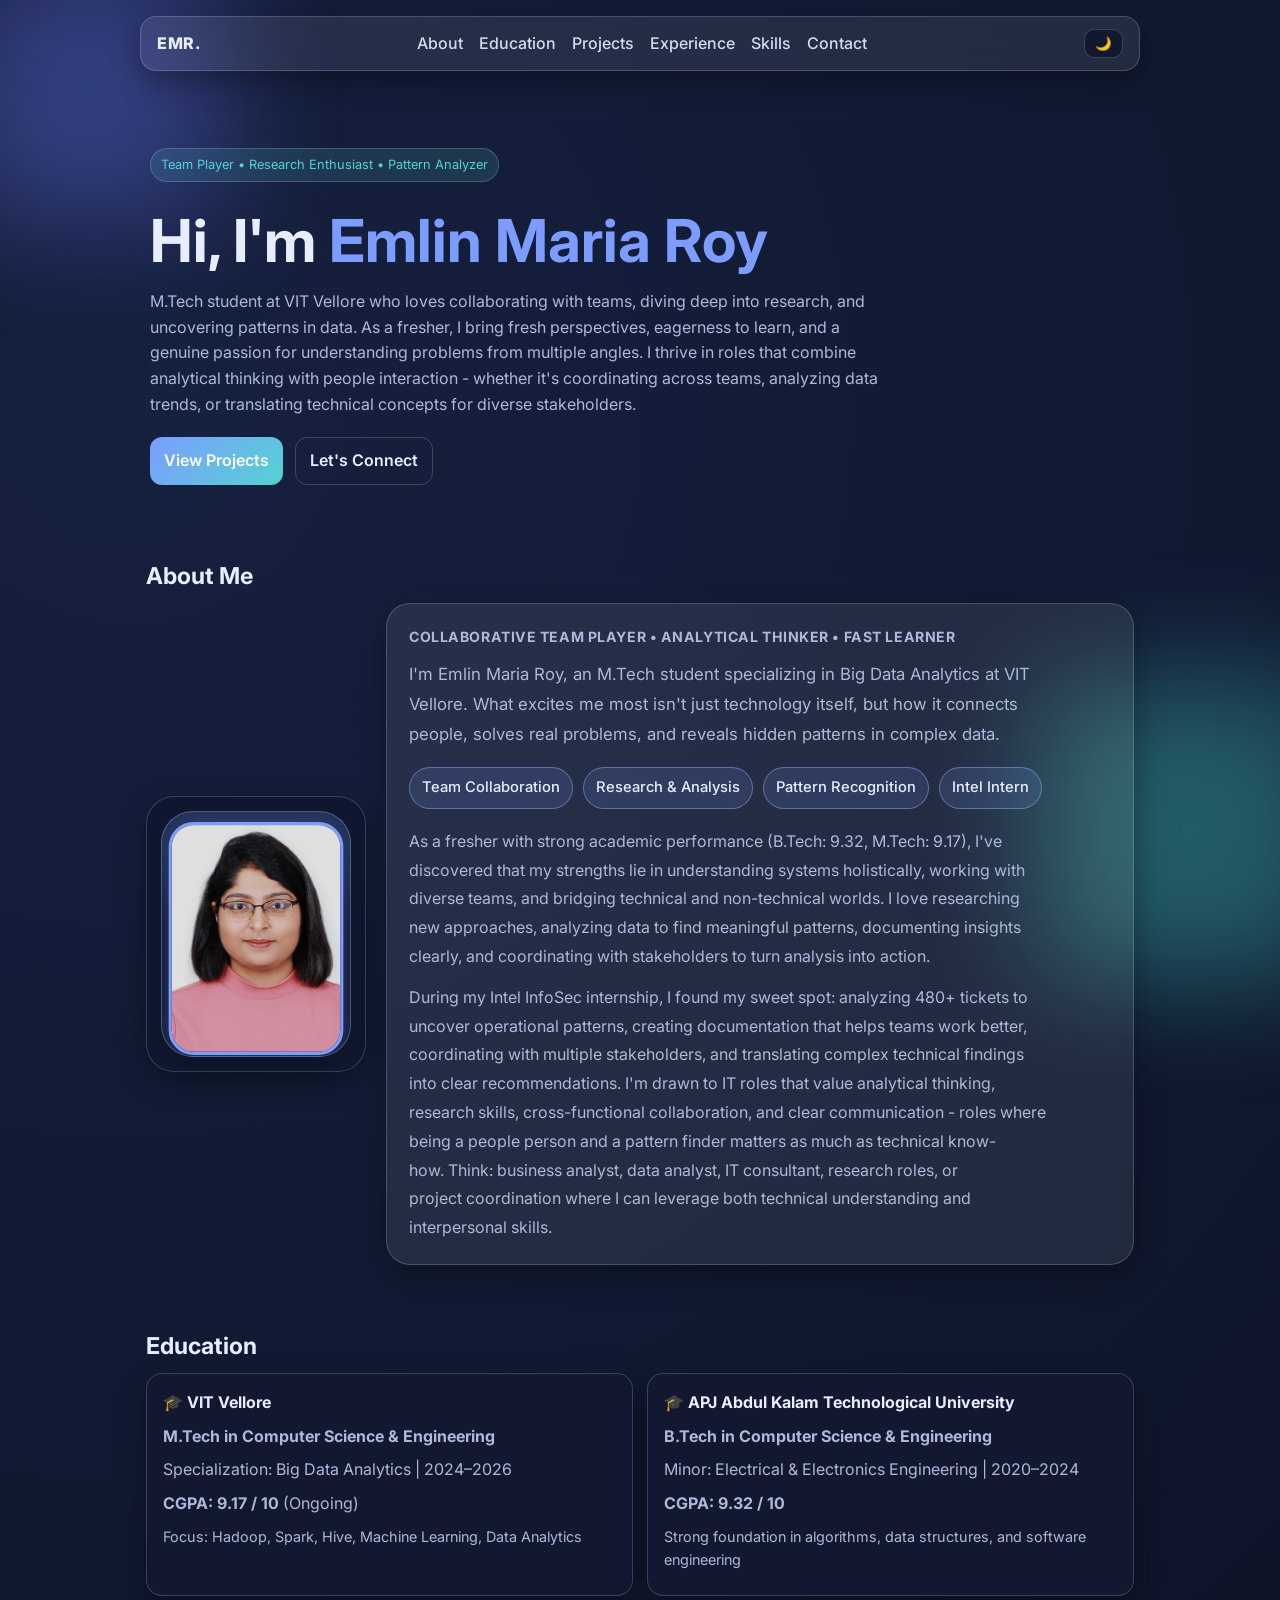
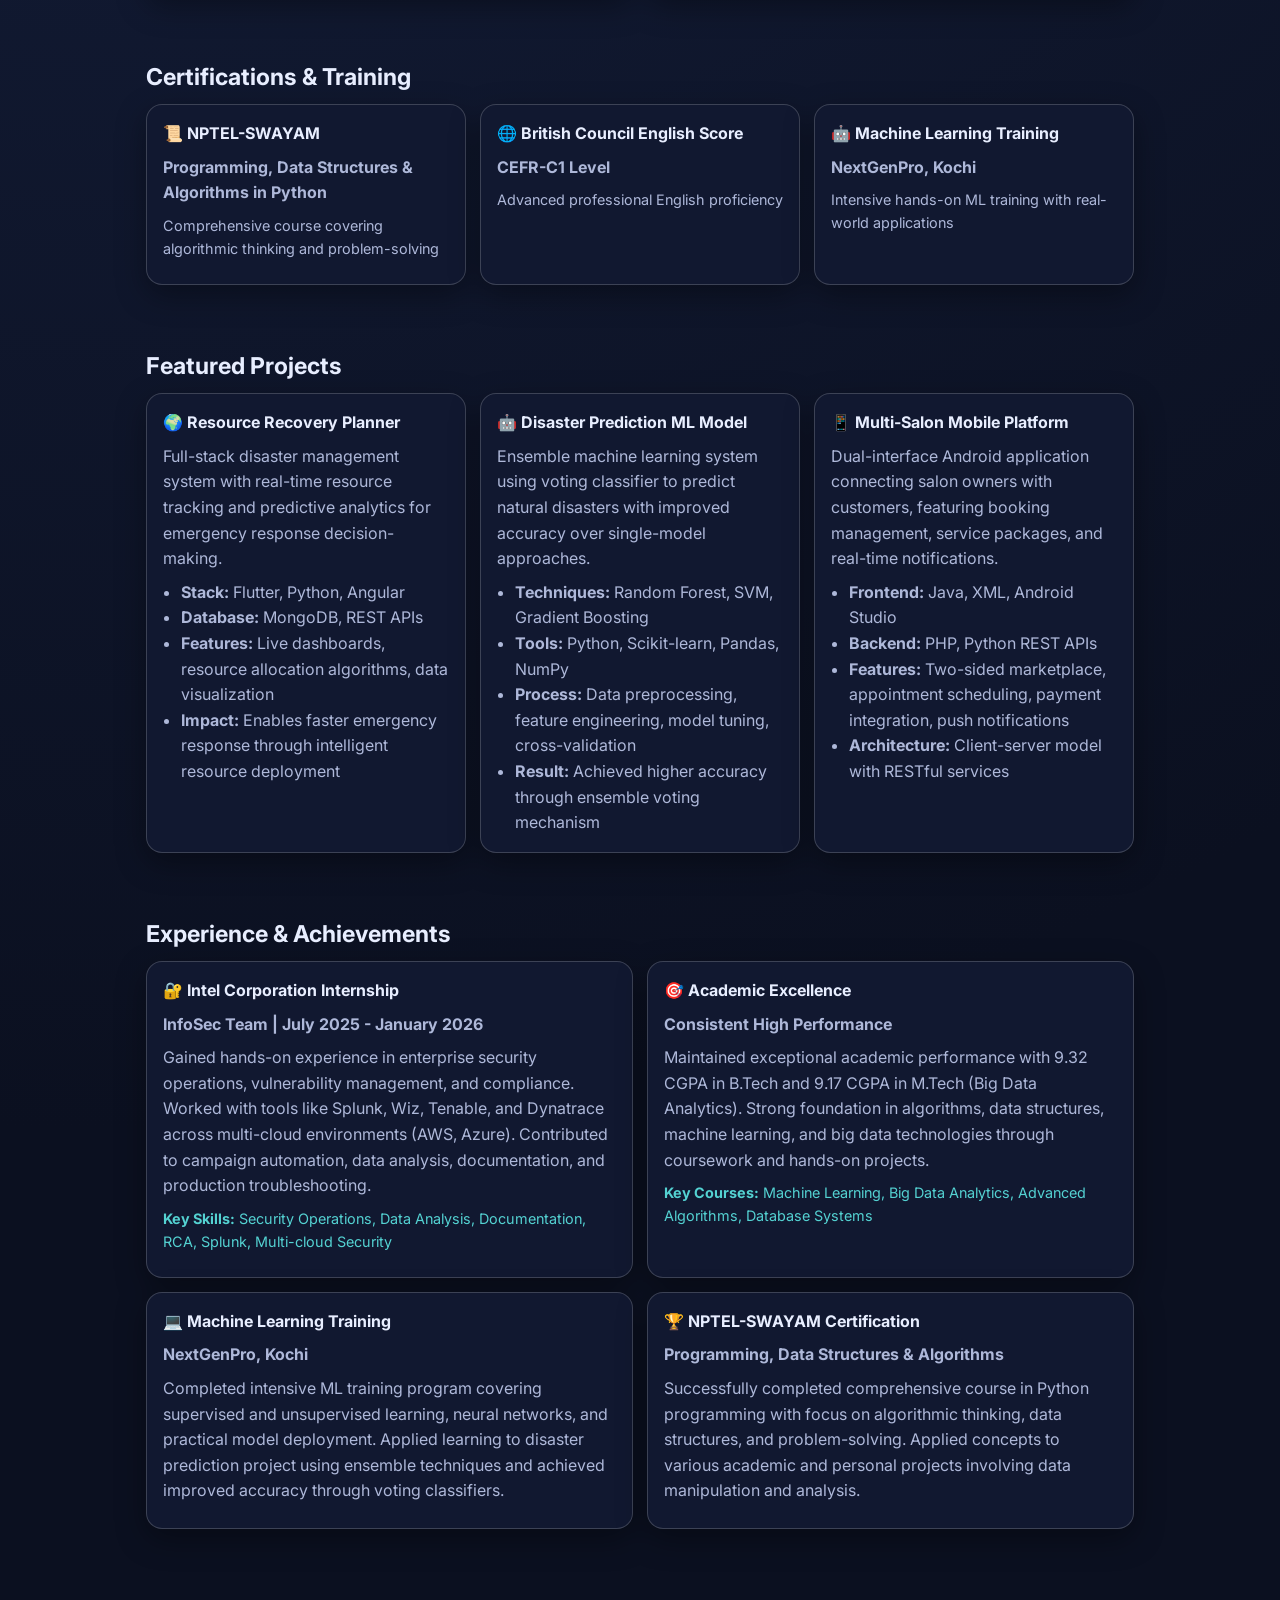
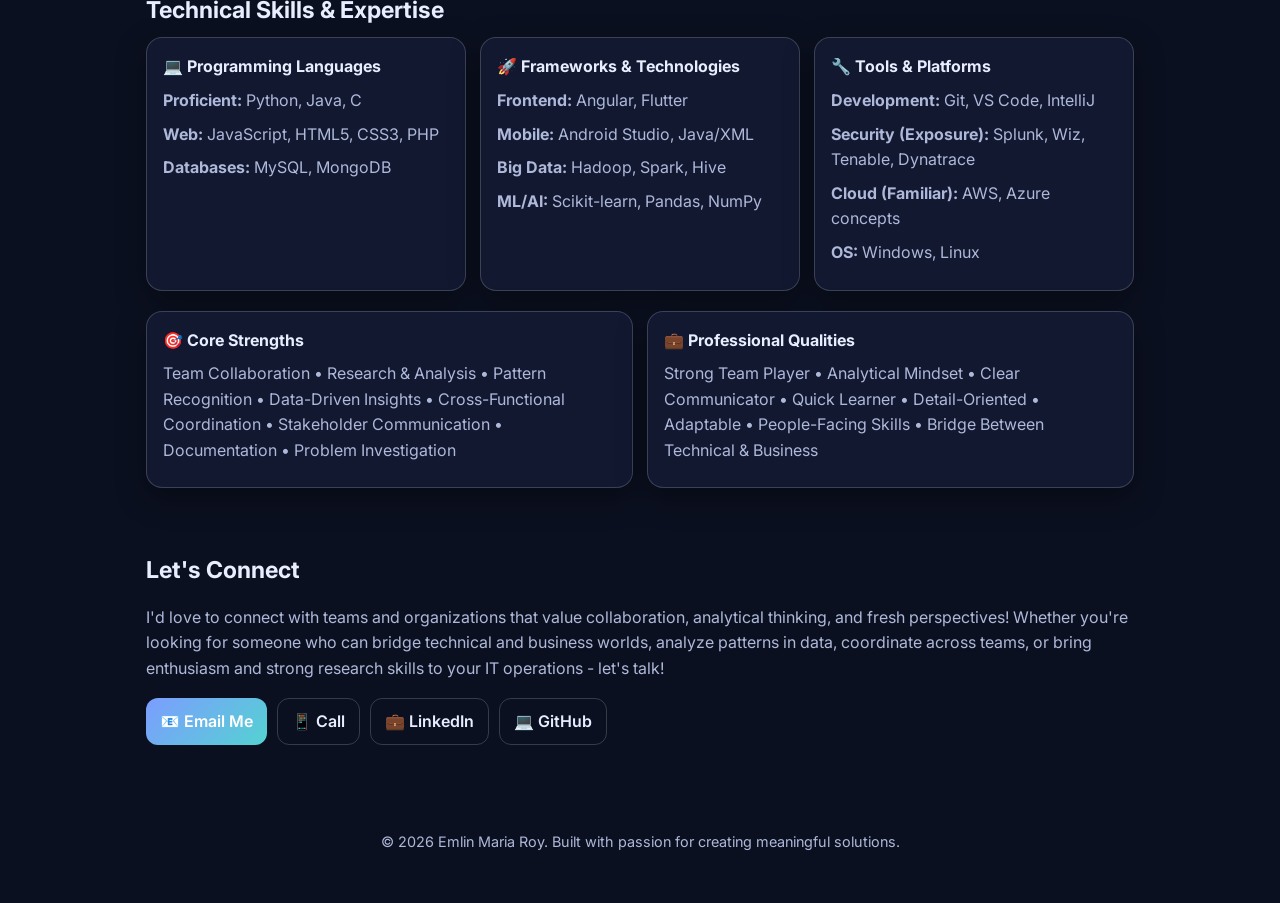
==== index_balanced.html @ 98d39afb "Update portfolio with people-facing focus - add team collaboration, research & analysis highlights; " ====
<!doctype html>
<html lang="en">
<head>
  <meta charset="UTF-8" />
  <meta name="viewport" content="width=device-width, initial-scale=1.0" />
  <title>Emlin Maria Roy | Software Engineer & Problem Solver</title>
  <meta name="description" content="Portfolio of Emlin Maria Roy — Software Engineer with expertise in full-stack development, data analytics, machine learning, and security operations." />
  <link rel="preconnect" href="https://fonts.googleapis.com">
  <link rel="preconnect" href="https://fonts.gstatic.com" crossorigin>
  <link href="https://fonts.googleapis.com/css2?family=Inter:wght@400;500;600;700;800&display=swap" rel="stylesheet">
  <link rel="stylesheet" href="styles.css" />
</head>
<body>
  <div class="bg-orb orb-1"></div>
  <div class="bg-orb orb-2"></div>

  <header class="nav glass">
    <div class="brand">EMR.</div>
    <nav>
      <a href="#about">About</a>
      <a href="#education">Education</a>
      <a href="#projects">Projects</a>
      <a href="#experience">Experience</a>
      <a href="#skills">Skills</a>
      <a href="#contact">Contact</a>
    </nav>
    <button id="themeToggle" aria-label="Toggle theme">🌙</button>
  </header>

  <main>
    <section class="hero reveal">
      <div class="hero-layout">
        <div class="hero-copy">
          <p class="tag">Team Player • Research Enthusiast • Pattern Analyzer</p>
          <h1>Hi, I'm <span class="accent">Emlin Maria Roy</span></h1>
          <p class="subtext">
            M.Tech student at VIT Vellore who loves collaborating with teams, diving deep into research, 
            and uncovering patterns in data. As a fresher, I bring fresh perspectives, eagerness to learn, 
            and a genuine passion for understanding problems from multiple angles. I thrive in roles that 
            combine analytical thinking with people interaction - whether it's coordinating across teams, 
            analyzing data trends, or translating technical concepts for diverse stakeholders.
          </p>
          <div class="hero-actions">
            <a class="btn primary" href="#projects">View Projects</a>
            <a class="btn ghost" href="#contact">Let's Connect</a>
          </div>
        </div>
        <div class="hero-visual hero-visual-main" aria-hidden="true">
          <figure class="profile-frame glass">
            <img src="profile.jpeg" alt="Emlin Maria Roy" class="profile-photo">
          </figure>
        </div>
      </div>
    </section>

    <section id="about" class="section reveal">
      <h3>About Me</h3>
      <div class="about-layout">
        <div class="about-photo-card glass">
          <figure class="profile-frame profile-frame-about">
            <img src="profile.jpeg" alt="Emlin Maria Roy" class="profile-photo about-photo">
          </figure>
        </div>
        <div class="about-copy glass about-panel">
          <p class="about-kicker">Collaborative Team Player • Analytical Thinker • Fast Learner</p>
          <p class="about-lead">
            I'm Emlin Maria Roy, an M.Tech student specializing in Big Data Analytics at VIT Vellore. 
            What excites me most isn't just technology itself, but how it connects people, solves real 
            problems, and reveals hidden patterns in complex data.
          </p>
          <div class="about-highlights" aria-label="About highlights">
            <span>Team Collaboration</span>
            <span>Research & Analysis</span>
            <span>Pattern Recognition</span>
            <span>Intel Intern</span>
          </div>
          <div class="about-text">
            <p>
              As a fresher with strong academic performance (B.Tech: 9.32, M.Tech: 9.17), I've discovered 
              that my strengths lie in understanding systems holistically, working with diverse teams, and 
              bridging technical and non-technical worlds. I love researching new approaches, analyzing data 
              to find meaningful patterns, documenting insights clearly, and coordinating with stakeholders 
              to turn analysis into action.
            </p>
            <p>
              During my Intel InfoSec internship, I found my sweet spot: analyzing 480+ tickets to uncover 
              operational patterns, creating documentation that helps teams work better, coordinating with 
              multiple stakeholders, and translating complex technical findings into clear recommendations. 
              I'm drawn to IT roles that value analytical thinking, research skills, cross-functional collaboration, 
              and clear communication - roles where being a people person and a pattern finder matters as much 
              as technical know-how. Think: business analyst, data analyst, IT consultant, research roles, 
              or project coordination where I can leverage both technical understanding and interpersonal skills.
            </p>
          </div>
        </div>
      </div>
    </section>

    <section id="education" class="section reveal">
      <h3>Education</h3>
      <div class="grid cards-2">
        <article class="card glass">
          <h4>🎓 VIT Vellore</h4>
          <p><strong>M.Tech in Computer Science & Engineering</strong></p>
          <p>Specialization: Big Data Analytics | 2024–2026</p>
          <p><strong>CGPA: 9.17 / 10</strong> (Ongoing)</p>
          <p style="margin-top: 8px; font-size: 0.9em; color: var(--muted);">Focus: Hadoop, Spark, Hive, Machine Learning, Data Analytics</p>
        </article>
        <article class="card glass">
          <h4>🎓 APJ Abdul Kalam Technological University</h4>
          <p><strong>B.Tech in Computer Science & Engineering</strong></p>
          <p>Minor: Electrical & Electronics Engineering | 2020–2024</p>
          <p><strong>CGPA: 9.32 / 10</strong></p>
          <p style="margin-top: 8px; font-size: 0.9em; color: var(--muted);">Strong foundation in algorithms, data structures, and software engineering</p>
        </article>
      </div>
    </section>

    <section id="certifications" class="section reveal">
      <h3>Certifications & Training</h3>
      <div class="grid cards-3">
        <article class="card glass">
          <h4>📜 NPTEL-SWAYAM</h4>
          <p><strong>Programming, Data Structures & Algorithms in Python</strong></p>
          <p style="margin-top: 8px; font-size: 0.9em; color: var(--muted);">Comprehensive course covering algorithmic thinking and problem-solving</p>
        </article>
        <article class="card glass">
          <h4>🌐 British Council English Score</h4>
          <p><strong>CEFR-C1 Level</strong></p>
          <p style="margin-top: 8px; font-size: 0.9em; color: var(--muted);">Advanced professional English proficiency</p>
        </article>
        <article class="card glass">
          <h4>🤖 Machine Learning Training</h4>
          <p><strong>NextGenPro, Kochi</strong></p>
          <p style="margin-top: 8px; font-size: 0.9em; color: var(--muted);">Intensive hands-on ML training with real-world applications</p>
        </article>
      </div>
    </section>

    <section id="projects" class="section reveal">
      <h3>Featured Projects</h3>
      <div class="grid cards-3">
        <article class="card glass">
          <h4>🌍 Resource Recovery Planner</h4>
          <p>Full-stack disaster management system with real-time resource tracking and predictive analytics for emergency response decision-making.</p>
          <ul>
            <li><strong>Stack:</strong> Flutter, Python, Angular</li>
            <li><strong>Database:</strong> MongoDB, REST APIs</li>
            <li><strong>Features:</strong> Live dashboards, resource allocation algorithms, data visualization</li>
            <li><strong>Impact:</strong> Enables faster emergency response through intelligent resource deployment</li>
          </ul>
        </article>
        <article class="card glass">
          <h4>🤖 Disaster Prediction ML Model</h4>
          <p>Ensemble machine learning system using voting classifier to predict natural disasters with improved accuracy over single-model approaches.</p>
          <ul>
            <li><strong>Techniques:</strong> Random Forest, SVM, Gradient Boosting</li>
            <li><strong>Tools:</strong> Python, Scikit-learn, Pandas, NumPy</li>
            <li><strong>Process:</strong> Data preprocessing, feature engineering, model tuning, cross-validation</li>
            <li><strong>Result:</strong> Achieved higher accuracy through ensemble voting mechanism</li>
          </ul>
        </article>
        <article class="card glass">
          <h4>📱 Multi-Salon Mobile Platform</h4>
          <p>Dual-interface Android application connecting salon owners with customers, featuring booking management, service packages, and real-time notifications.</p>
          <ul>
            <li><strong>Frontend:</strong> Java, XML, Android Studio</li>
            <li><strong>Backend:</strong> PHP, Python REST APIs</li>
            <li><strong>Features:</strong> Two-sided marketplace, appointment scheduling, payment integration, push notifications</li>
            <li><strong>Architecture:</strong> Client-server model with RESTful services</li>
          </ul>
        </article>
      </div>
    </section>

    <section id="experience" class="section reveal">
      <h3>Experience & Achievements</h3>
      <div class="grid cards-2">
        <article class="card glass">
          <h4>🔐 Intel Corporation Internship</h4>
          <p><strong>InfoSec Team | July 2025 - January 2026</strong></p>
          <p>Gained hands-on experience in enterprise security operations, vulnerability management, and compliance. Worked with tools like Splunk, Wiz, Tenable, and Dynatrace across multi-cloud environments (AWS, Azure). Contributed to campaign automation, data analysis, documentation, and production troubleshooting.</p>
          <p style="margin-top: 8px; font-size: 0.9em; color: var(--accent-2);"><strong>Key Skills:</strong> Security Operations, Data Analysis, Documentation, RCA, Splunk, Multi-cloud Security</p>
        </article>
        <article class="card glass">
          <h4>🎯 Academic Excellence</h4>
          <p><strong>Consistent High Performance</strong></p>
          <p>Maintained exceptional academic performance with 9.32 CGPA in B.Tech and 9.17 CGPA in M.Tech (Big Data Analytics). Strong foundation in algorithms, data structures, machine learning, and big data technologies through coursework and hands-on projects.</p>
          <p style="margin-top: 8px; font-size: 0.9em; color: var(--accent-2);"><strong>Key Courses:</strong> Machine Learning, Big Data Analytics, Advanced Algorithms, Database Systems</p>
        </article>
        <article class="card glass">
          <h4>💻 Machine Learning Training</h4>
          <p><strong>NextGenPro, Kochi</strong></p>
          <p>Completed intensive ML training program covering supervised and unsupervised learning, neural networks, and practical model deployment. Applied learning to disaster prediction project using ensemble techniques and achieved improved accuracy through voting classifiers.</p>
        </article>
        <article class="card glass">
          <h4>🏆 NPTEL-SWAYAM Certification</h4>
          <p><strong>Programming, Data Structures & Algorithms</strong></p>
          <p>Successfully completed comprehensive course in Python programming with focus on algorithmic thinking, data structures, and problem-solving. Applied concepts to various academic and personal projects involving data manipulation and analysis.</p>
        </article>
      </div>
    </section>

    <section id="skills" class="section reveal">
      <h3>Technical Skills & Expertise</h3>
      <div class="grid cards-3">
        <article class="card glass">
          <h4>💻 Programming Languages</h4>
          <p><strong>Proficient:</strong> Python, Java, C</p>
          <p><strong>Web:</strong> JavaScript, HTML5, CSS3, PHP</p>
          <p><strong>Databases:</strong> MySQL, MongoDB</p>
        </article>
        <article class="card glass">
          <h4>🚀 Frameworks & Technologies</h4>
          <p><strong>Frontend:</strong> Angular, Flutter</p>
          <p><strong>Mobile:</strong> Android Studio, Java/XML</p>
          <p><strong>Big Data:</strong> Hadoop, Spark, Hive</p>
          <p><strong>ML/AI:</strong> Scikit-learn, Pandas, NumPy</p>
        </article>
        <article class="card glass">
          <h4>🔧 Tools & Platforms</h4>
          <p><strong>Development:</strong> Git, VS Code, IntelliJ</p>
          <p><strong>Security (Exposure):</strong> Splunk, Wiz, Tenable, Dynatrace</p>
          <p><strong>Cloud (Familiar):</strong> AWS, Azure concepts</p>
          <p><strong>OS:</strong> Windows, Linux</p>
        </article>
      </div>
      <div class="grid cards-2" style="margin-top: 20px;">
        <article class="card glass">
          <h4>🎯 Core Strengths</h4>
          <p>Team Collaboration • Research & Analysis • Pattern Recognition • Data-Driven Insights • Cross-Functional Coordination • Stakeholder Communication • Documentation • Problem Investigation</p>
        </article>
        <article class="card glass">
          <h4>💼 Professional Qualities</h4>
          <p>Strong Team Player • Analytical Mindset • Clear Communicator • Quick Learner • Detail-Oriented • Adaptable • People-Facing Skills • Bridge Between Technical & Business</p>
        </article>
      </div>
    </section>

    <section id="contact" class="section reveal">
      <h3>Let's Connect</h3>
      <p>I'd love to connect with teams and organizations that value collaboration, analytical thinking, and fresh perspectives! Whether you're looking for someone who can bridge technical and business worlds, analyze patterns in data, coordinate across teams, or bring enthusiasm and strong research skills to your IT operations - let's talk!</p>
      <div class="contact-links">
        <a class="btn primary" href="mailto:emlinmariaroy@gmail.com">📧 Email Me</a>
        <a class="btn ghost" href="tel:+918848543301">📱 Call</a>
        <a class="btn ghost" href="https://www.linkedin.com/in/emlin-maria-roy-9880701bb" target="_blank" rel="noreferrer">💼 LinkedIn</a>
        <a class="btn ghost" href="https://github.com/EmlinMariaRoy" target="_blank" rel="noreferrer">💻 GitHub</a>
      </div>
    </section>
  </main>

  <footer>
    <p>© <span id="year"></span> Emlin Maria Roy. Built with passion for creating meaningful solutions.</p>
  </footer>

  <script src="script.js"></script>
</body>
</html>
---- styles.css ----
:root {
  --bg: #0b1020;
  --surface: #111830;
  --text: #e8eeff;
  --muted: #aeb8d9;
  --accent: #7c9dff;
  --accent-2: #54d2d2;
  --glass: rgba(255, 255, 255, 0.08);
  --border: rgba(255, 255, 255, 0.18);
  --shadow: 0 10px 30px rgba(0, 0, 0, 0.35);
}

body.light {
  --bg: #f5f8ff;
  --surface: #ffffff;
  --text: #1a1f36;
  --muted: #5b6482;
  --accent: #4a67d6;
  --accent-2: #0fa4af;
  --glass: rgba(255, 255, 255, 0.75);
  --border: rgba(95, 108, 154, 0.25);
  --shadow: 0 10px 24px rgba(66, 86, 140, 0.18);
}

* { box-sizing: border-box; }
html, body { margin: 0; padding: 0; }
body {
  font-family: "Inter", system-ui, -apple-system, Segoe UI, Roboto, Arial, sans-serif;
  background: radial-gradient(circle at 10% 10%, #162140 0%, var(--bg) 60%);
  color: var(--text);
  line-height: 1.6;
  overflow-x: hidden;
}

.bg-orb {
  position: fixed;
  filter: blur(60px);
  opacity: .35;
  pointer-events: none;
  z-index: 0;
}
.orb-1 {
  width: 260px; height: 260px;
  background: #6d7cff;
  top: -40px; left: -40px;
}
.orb-2 {
  width: 300px; height: 300px;
  background: #46d9c8;
  bottom: -80px; right: -60px;
}

.nav {
  position: sticky;
  top: 16px;
  margin: 16px auto;
  width: min(1000px, calc(100% - 32px));
  z-index: 10;
  display: flex;
  align-items: center;
  justify-content: space-between;
  padding: 12px 16px;
  border-radius: 16px;
  backdrop-filter: blur(12px);
}

.glass {
  background: var(--glass);
  border: 1px solid var(--border);
  box-shadow: var(--shadow);
}

.brand { font-weight: 800; letter-spacing: .5px; }
nav { display: flex; gap: 16px; }
nav a {
  color: var(--text);
  text-decoration: none;
  font-weight: 500;
  opacity: .9;
}
nav a:hover { opacity: 1; color: var(--accent-2); }

#themeToggle {
  border: 1px solid var(--border);
  background: var(--surface);
  color: var(--text);
  border-radius: 10px;
  padding: 6px 10px;
  cursor: pointer;
}

main {
  position: relative;
  z-index: 1;
  width: min(1000px, calc(100% - 32px));
  margin: 12px auto 40px;
}

.hero {
  padding: 48px 10px 20px;
}
.hero-layout {
  display: grid;
  gap: 28px;
  align-items: center;
}
.hero-copy {
  min-width: 0;
}
.hero-visual {
  display: flex;
}
.hero-visual-main {
  justify-content: center;
  display: none;
}
.profile-frame {
  margin: 0;
  padding: 10px;
  border-radius: 999px;
  background: color-mix(in oklab, var(--surface) 82%, transparent);
  border: 1px solid var(--border);
}
.profile-photo {
  width: 170px;
  height: 170px;
  border-radius: 50%;
  object-fit: cover;
  object-position: top;
  border: 3px solid var(--accent);
  box-shadow: 0 4px 24px color-mix(in oklab, var(--accent) 30%, transparent);
  display: block;
}
.tag {
  display: inline-block;
  font-size: 0.8rem;
  color: var(--accent-2);
  background: color-mix(in oklab, var(--accent-2) 14%, transparent);
  border: 1px solid var(--border);
  padding: 6px 10px;
  border-radius: 999px;
}
h1 {
  font-size: clamp(2rem, 5vw, 3.7rem);
  margin: 12px 0 4px;
  line-height: 1.15;
}
.accent { color: var(--accent); }
h2 {
  margin: 0;
  color: var(--muted);
  font-size: clamp(1rem, 2.5vw, 1.35rem);
  min-height: 2.2em;
}
.subtext {
  max-width: 740px;
  margin-top: 14px;
  color: var(--muted);
}
.about-layout {
  display: grid;
  grid-template-columns: minmax(0, 220px) minmax(0, 1fr);
  gap: 20px;
  align-items: center;
}
.about-photo-card {
  display: flex;
  justify-content: center;
  align-items: center;
  border-radius: 28px;
  padding: 14px;
  background: color-mix(in oklab, var(--surface) 88%, transparent);
  border: 1px solid var(--border);
  box-shadow: var(--shadow);
}
.profile-frame-about {
  width: 100%;
  max-width: 210px;
  padding: 10px;
  border: 1px solid color-mix(in oklab, var(--accent) 24%, var(--border));
  border-radius: 32px;
  background: linear-gradient(180deg, color-mix(in oklab, var(--accent) 18%, transparent), transparent 45%);
  box-shadow: 0 14px 34px rgba(0, 0, 0, 0.18);
  overflow: hidden;
}
.about-photo {
  width: 100%;
  height: auto;
  aspect-ratio: 3 / 4;
  border-radius: 24px;
  object-fit: cover;
  object-position: center 12%;
  transform: scale(1.04);
  transform-origin: center top;
}
.about-copy {
  max-width: 100%;
}
.about-panel {
  border-radius: 24px;
  padding: 22px;
}
.about-kicker {
  margin: 0 0 10px;
  color: var(--accent-2);
  font-size: 0.88rem;
  font-weight: 700;
  letter-spacing: 0.04em;
  text-transform: uppercase;
}
.about-lead {
  margin: 0;
  font-size: 1.05rem;
  line-height: 1.8;
  color: var(--text);
  max-width: 60ch;
}
.about-highlights {
  display: flex;
  flex-wrap: wrap;
  gap: 10px;
  margin: 18px 0;
}
.about-highlights span {
  display: inline-flex;
  align-items: center;
  padding: 8px 12px;
  border-radius: 999px;
  background: color-mix(in oklab, var(--accent) 14%, transparent);
  border: 1px solid color-mix(in oklab, var(--accent) 30%, var(--border));
  color: var(--text);
  font-size: 0.92rem;
  font-weight: 500;
}
.about-text {
  display: grid;
  gap: 12px;
  max-width: 64ch;
}
.about-text p {
  margin: 0;
  color: var(--muted);
  line-height: 1.8;
  text-align: left;
  text-wrap: pretty;
}

.hero-actions {
  display: flex;
  gap: 12px;
  margin-top: 20px;
}
.btn {
  display: inline-flex;
  align-items: center;
  justify-content: center;
  text-decoration: none;
  font-weight: 600;
  border-radius: 12px;
  padding: 10px 14px;
  border: 1px solid var(--border);
  transition: transform .2s ease, box-shadow .2s ease;
}
.btn:hover {
  transform: translateY(-2px);
  box-shadow: var(--shadow);
}
.btn.primary {
  background: linear-gradient(135deg, var(--accent), var(--accent-2));
  color: white;
  border: none;
}
.btn.ghost {
  color: var(--text);
  background: transparent;
}

.stats {
  margin-top: 24px;
  display: grid;
  grid-template-columns: repeat(3, 1fr);
  gap: 12px;
}
.stats div {
  background: var(--surface);
  border: 1px solid var(--border);
  border-radius: 14px;
  padding: 14px;
}
.stats strong {
  display: block;
  font-size: 1.4rem;
}
.stats span {
  color: var(--muted);
  font-size: .9rem;
}

.section { padding: 30px 6px 10px; }
.section h3 {
  font-size: 1.45rem;
  margin-bottom: 8px;
}
.section p { color: var(--muted); }

.grid {
  display: grid;
  gap: 14px;
}
.cards-3 { grid-template-columns: repeat(3, 1fr); }
.cards-2 { grid-template-columns: repeat(2, 1fr); }

.card {
  background: var(--surface);
  border: 1px solid var(--border);
  border-radius: 16px;
  padding: 16px;
}
.card h4 { margin: 0 0 8px; }
.card p { margin: 0 0 8px; }
.card ul {
  margin: 0;
  padding-left: 18px;
  color: var(--muted);
}

.contact-links {
  display: flex;
  gap: 10px;
  flex-wrap: wrap;
  margin-top: 8px;
}

footer {
  position: relative;
  z-index: 1;
  text-align: center;
  color: var(--muted);
  padding: 20px 10px 36px;
  font-size: .9rem;
}

.reveal {
  opacity: 0;
  transform: translateY(18px);
  transition: opacity .6s ease, transform .6s ease;
}
.reveal.show {
  opacity: 1;
  transform: translateY(0);
}

@media (max-width: 900px) {
  .cards-3 { grid-template-columns: 1fr; }
  .cards-2 { grid-template-columns: 1fr; }
  .stats { grid-template-columns: 1fr; }
  .about-layout { grid-template-columns: 1fr; }
  .about-photo-card {
    justify-content: flex-start;
    max-width: 280px;
  }
  .about-copy p {
    text-align: left;
  }
  .hero-layout {
    grid-template-columns: 1fr;
  }
  .hero-copy {
    text-align: left;
  }
  .hero-visual-main {
    justify-content: flex-start;
  }
  nav { display: none; }
}
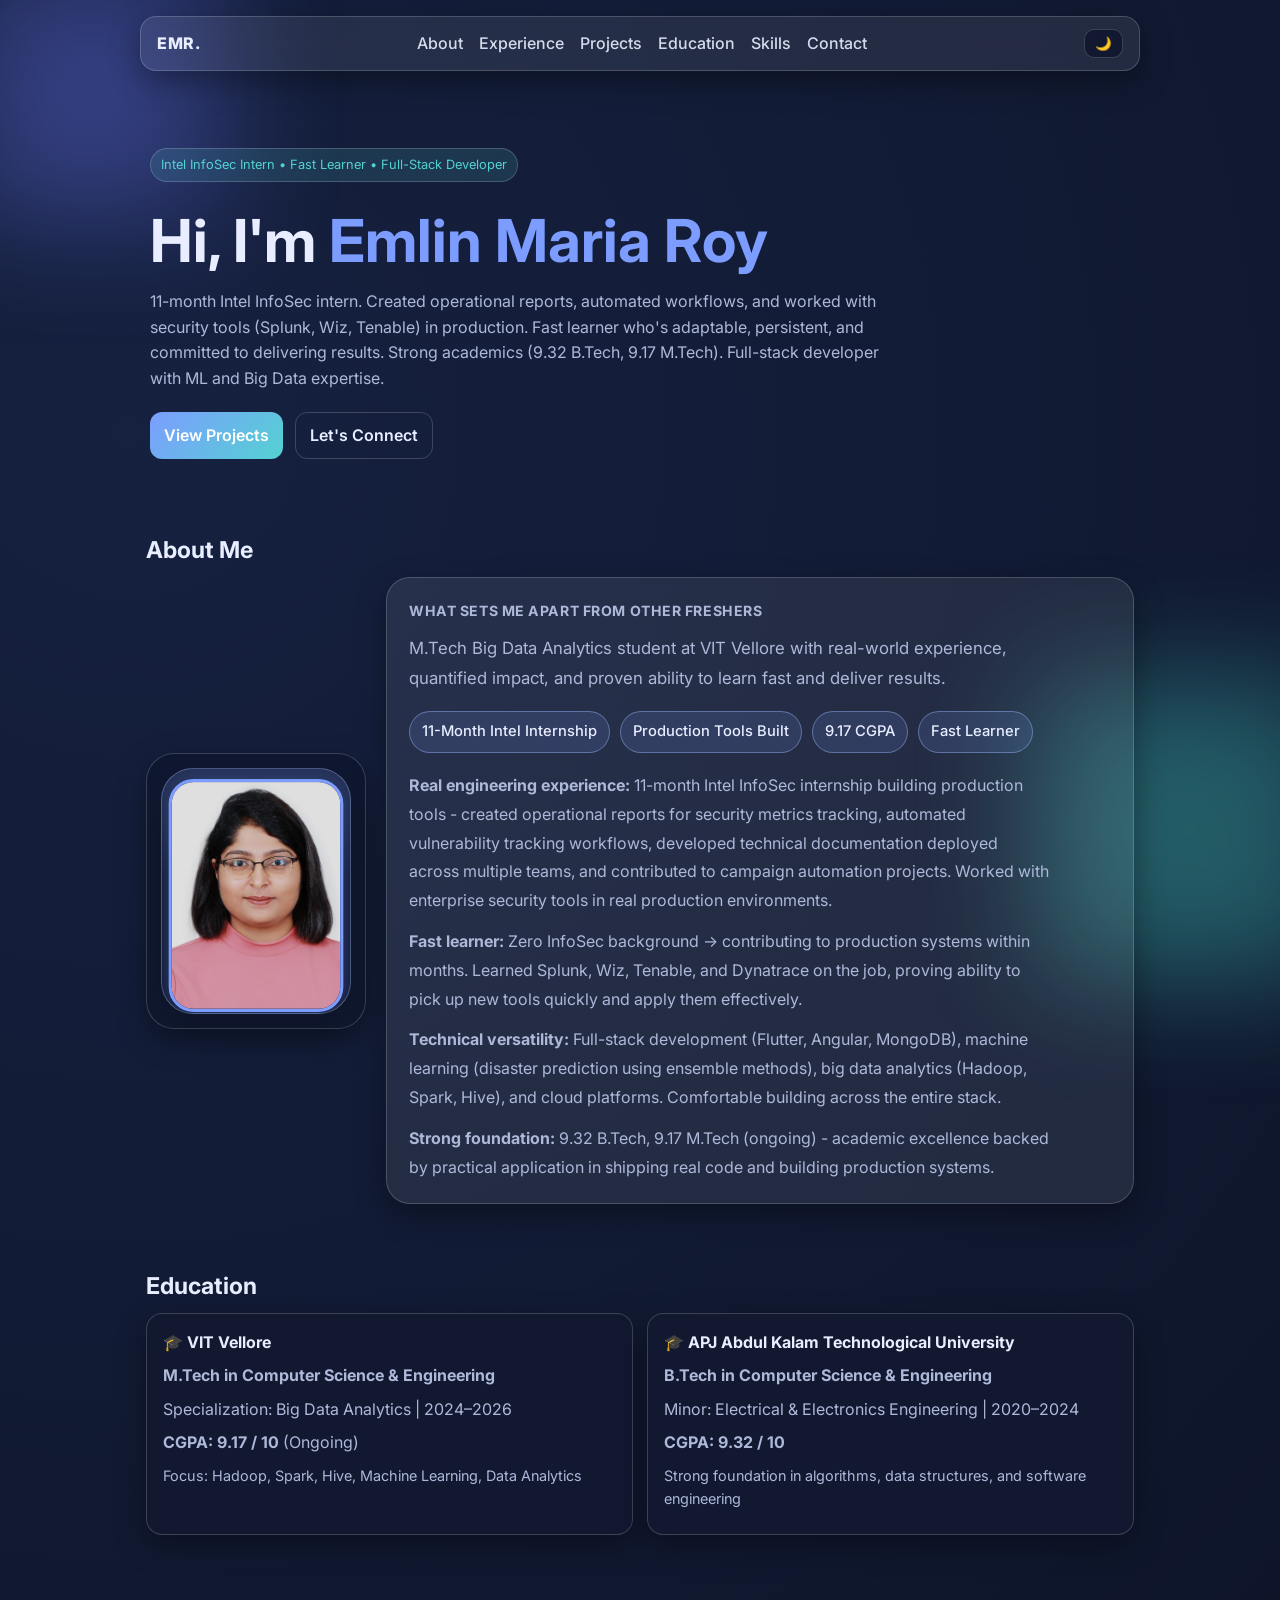
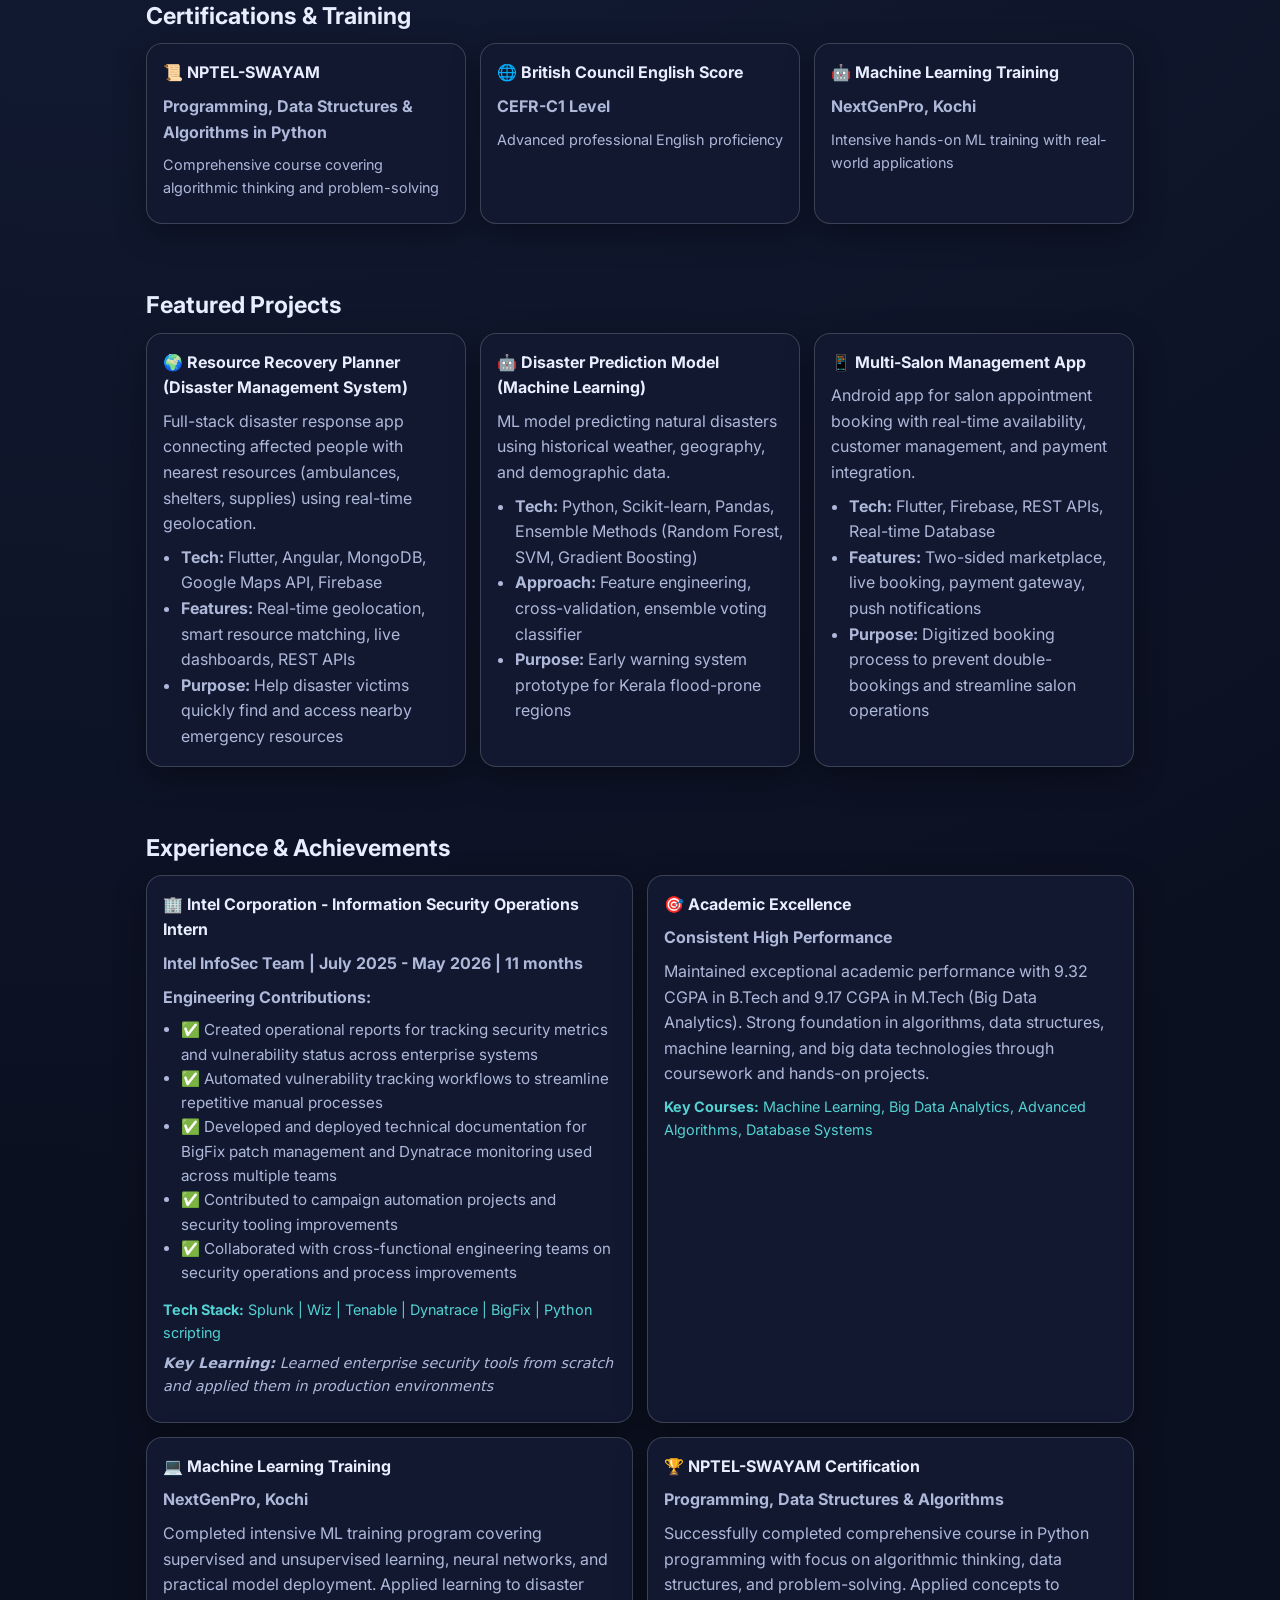
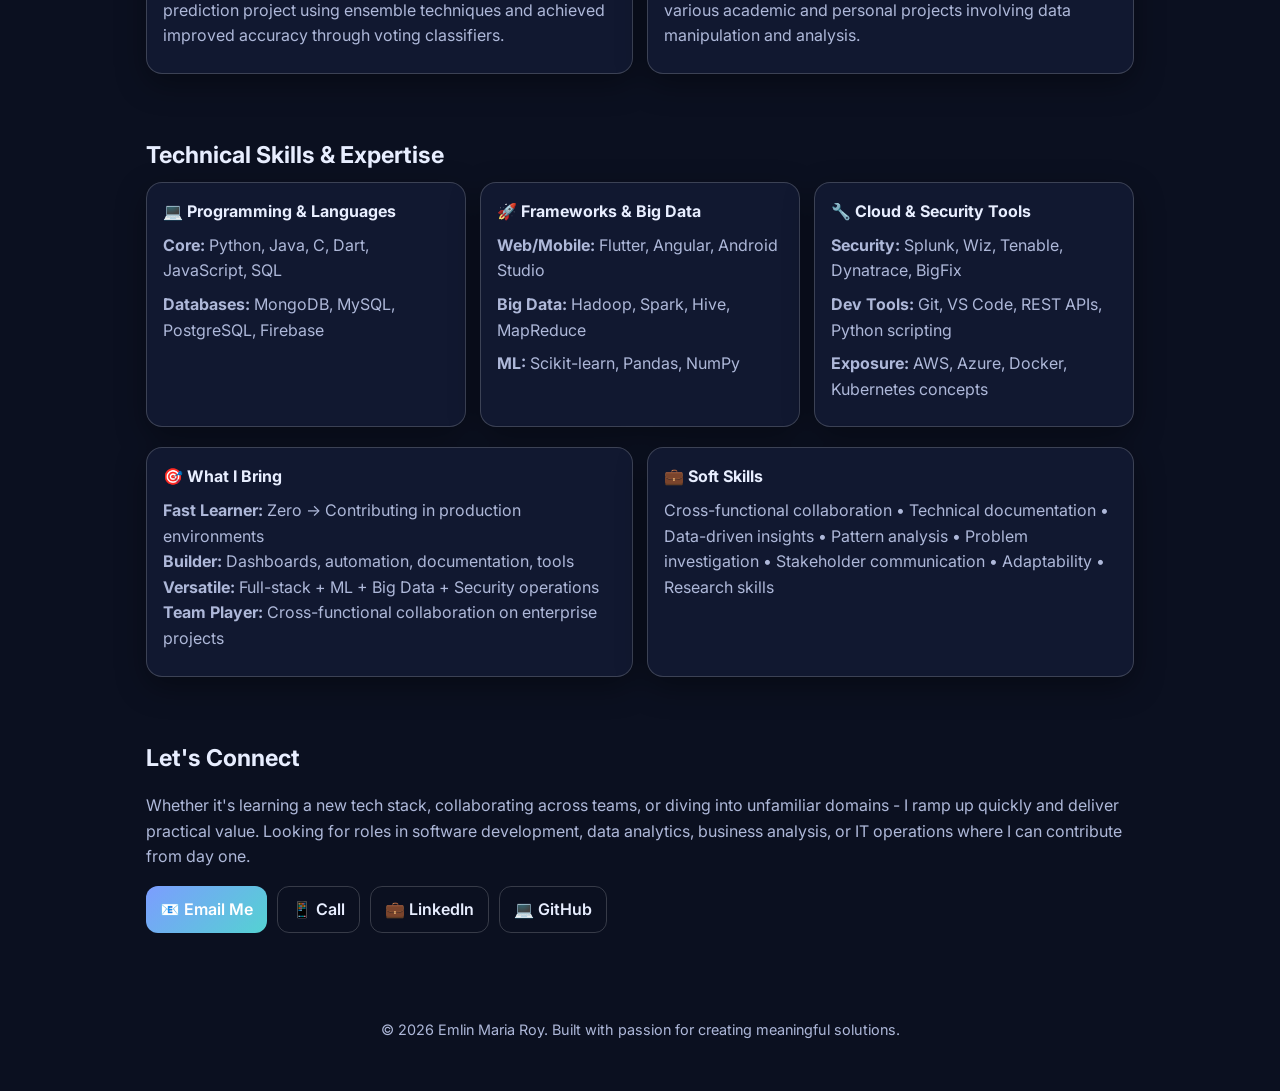
==== commit bbebc5a0: "Update portfolio: honest, interview-safe content - removed unverifiable metrics, focused on real con" ====
--- a/index_balanced.html
+++ b/index_balanced.html
@@ -3,8 +3,8 @@
 <head>
   <meta charset="UTF-8" />
   <meta name="viewport" content="width=device-width, initial-scale=1.0" />
-  <title>Emlin Maria Roy | Software Engineer & Problem Solver</title>
-  <meta name="description" content="Portfolio of Emlin Maria Roy — Software Engineer with expertise in full-stack development, data analytics, machine learning, and security operations." />
+  <title>Emlin Maria Roy | Intel Intern • Full-Stack Developer • M.Tech Student</title>
+  <meta name="description" content="M.Tech student with 11-month Intel InfoSec internship. Built dashboards, automated workflows, created documentation. Full-stack developer with ML & Big Data expertise. 9.17 CGPA." />
   <link rel="preconnect" href="https://fonts.googleapis.com">
   <link rel="preconnect" href="https://fonts.gstatic.com" crossorigin>
   <link href="https://fonts.googleapis.com/css2?family=Inter:wght@400;500;600;700;800&display=swap" rel="stylesheet">
@@ -18,9 +18,9 @@
     <div class="brand">EMR.</div>
     <nav>
       <a href="#about">About</a>
+      <a href="#experience">Experience</a>
+      <a href="#projects">Projects</a>
       <a href="#education">Education</a>
-      <a href="#projects">Projects</a>
-      <a href="#experience">Experience</a>
       <a href="#skills">Skills</a>
       <a href="#contact">Contact</a>
     </nav>
@@ -31,14 +31,13 @@
     <section class="hero reveal">
       <div class="hero-layout">
         <div class="hero-copy">
-          <p class="tag">Team Player • Research Enthusiast • Pattern Analyzer</p>
+          <p class="tag">Intel InfoSec Intern • Fast Learner • Full-Stack Developer</p>
           <h1>Hi, I'm <span class="accent">Emlin Maria Roy</span></h1>
           <p class="subtext">
-            M.Tech student at VIT Vellore who loves collaborating with teams, diving deep into research, 
-            and uncovering patterns in data. As a fresher, I bring fresh perspectives, eagerness to learn, 
-            and a genuine passion for understanding problems from multiple angles. I thrive in roles that 
-            combine analytical thinking with people interaction - whether it's coordinating across teams, 
-            analyzing data trends, or translating technical concepts for diverse stakeholders.
+            11-month Intel InfoSec intern. Created operational reports, automated workflows, and worked 
+            with security tools (Splunk, Wiz, Tenable) in production. Fast learner who's adaptable, 
+            persistent, and committed to delivering results. Strong academics (9.32 B.Tech, 9.17 M.Tech). 
+            Full-stack developer with ML and Big Data expertise.
           </p>
           <div class="hero-actions">
             <a class="btn primary" href="#projects">View Projects</a>
@@ -62,34 +61,37 @@
           </figure>
         </div>
         <div class="about-copy glass about-panel">
-          <p class="about-kicker">Collaborative Team Player • Analytical Thinker • Fast Learner</p>
+          <p class="about-kicker">What Sets Me Apart from Other Freshers</p>
           <p class="about-lead">
-            I'm Emlin Maria Roy, an M.Tech student specializing in Big Data Analytics at VIT Vellore. 
-            What excites me most isn't just technology itself, but how it connects people, solves real 
-            problems, and reveals hidden patterns in complex data.
+            M.Tech Big Data Analytics student at VIT Vellore with real-world experience, quantified impact, 
+            and proven ability to learn fast and deliver results.
           </p>
           <div class="about-highlights" aria-label="About highlights">
-            <span>Team Collaboration</span>
-            <span>Research & Analysis</span>
-            <span>Pattern Recognition</span>
-            <span>Intel Intern</span>
+            <span>11-Month Intel Internship</span>
+            <span>Production Tools Built</span>
+            <span>9.17 CGPA</span>
+            <span>Fast Learner</span>
           </div>
           <div class="about-text">
             <p>
-              As a fresher with strong academic performance (B.Tech: 9.32, M.Tech: 9.17), I've discovered 
-              that my strengths lie in understanding systems holistically, working with diverse teams, and 
-              bridging technical and non-technical worlds. I love researching new approaches, analyzing data 
-              to find meaningful patterns, documenting insights clearly, and coordinating with stakeholders 
-              to turn analysis into action.
-            </p>
-            <p>
-              During my Intel InfoSec internship, I found my sweet spot: analyzing 480+ tickets to uncover 
-              operational patterns, creating documentation that helps teams work better, coordinating with 
-              multiple stakeholders, and translating complex technical findings into clear recommendations. 
-              I'm drawn to IT roles that value analytical thinking, research skills, cross-functional collaboration, 
-              and clear communication - roles where being a people person and a pattern finder matters as much 
-              as technical know-how. Think: business analyst, data analyst, IT consultant, research roles, 
-              or project coordination where I can leverage both technical understanding and interpersonal skills.
+              <strong>Real engineering experience:</strong> 11-month Intel InfoSec internship building production tools - 
+              created operational reports for security metrics tracking, automated vulnerability tracking workflows, 
+              developed technical documentation deployed across multiple teams, and contributed to campaign automation projects. 
+              Worked with enterprise security tools in real production environments.
+            </p>
+            <p>
+              <strong>Fast learner:</strong> Zero InfoSec background → contributing to production systems within months. 
+              Learned Splunk, Wiz, Tenable, and Dynatrace on the job, proving ability to pick up new tools quickly and 
+              apply them effectively.
+            </p>
+            <p>
+              <strong>Technical versatility:</strong> Full-stack development (Flutter, Angular, MongoDB), machine learning 
+              (disaster prediction using ensemble methods), big data analytics (Hadoop, Spark, Hive), and cloud platforms. 
+              Comfortable building across the entire stack.
+            </p>
+            <p>
+              <strong>Strong foundation:</strong> 9.32 B.Tech, 9.17 M.Tech (ongoing) - academic excellence backed by 
+              practical application in shipping real code and building production systems.
             </p>
           </div>
         </div>
@@ -141,33 +143,30 @@
       <h3>Featured Projects</h3>
       <div class="grid cards-3">
         <article class="card glass">
-          <h4>🌍 Resource Recovery Planner</h4>
-          <p>Full-stack disaster management system with real-time resource tracking and predictive analytics for emergency response decision-making.</p>
+          <h4>🌍 Resource Recovery Planner (Disaster Management System)</h4>
+          <p>Full-stack disaster response app connecting affected people with nearest resources (ambulances, shelters, supplies) using real-time geolocation.</p>
           <ul>
-            <li><strong>Stack:</strong> Flutter, Python, Angular</li>
-            <li><strong>Database:</strong> MongoDB, REST APIs</li>
-            <li><strong>Features:</strong> Live dashboards, resource allocation algorithms, data visualization</li>
-            <li><strong>Impact:</strong> Enables faster emergency response through intelligent resource deployment</li>
-          </ul>
-        </article>
-        <article class="card glass">
-          <h4>🤖 Disaster Prediction ML Model</h4>
-          <p>Ensemble machine learning system using voting classifier to predict natural disasters with improved accuracy over single-model approaches.</p>
+            <li><strong>Tech:</strong> Flutter, Angular, MongoDB, Google Maps API, Firebase</li>
+            <li><strong>Features:</strong> Real-time geolocation, smart resource matching, live dashboards, REST APIs</li>
+            <li><strong>Purpose:</strong> Help disaster victims quickly find and access nearby emergency resources</li>
+          </ul>
+        </article>
+        <article class="card glass">
+          <h4>🤖 Disaster Prediction Model (Machine Learning)</h4>
+          <p>ML model predicting natural disasters using historical weather, geography, and demographic data.</p>
           <ul>
-            <li><strong>Techniques:</strong> Random Forest, SVM, Gradient Boosting</li>
-            <li><strong>Tools:</strong> Python, Scikit-learn, Pandas, NumPy</li>
-            <li><strong>Process:</strong> Data preprocessing, feature engineering, model tuning, cross-validation</li>
-            <li><strong>Result:</strong> Achieved higher accuracy through ensemble voting mechanism</li>
-          </ul>
-        </article>
-        <article class="card glass">
-          <h4>📱 Multi-Salon Mobile Platform</h4>
-          <p>Dual-interface Android application connecting salon owners with customers, featuring booking management, service packages, and real-time notifications.</p>
+            <li><strong>Tech:</strong> Python, Scikit-learn, Pandas, Ensemble Methods (Random Forest, SVM, Gradient Boosting)</li>
+            <li><strong>Approach:</strong> Feature engineering, cross-validation, ensemble voting classifier</li>
+            <li><strong>Purpose:</strong> Early warning system prototype for Kerala flood-prone regions</li>
+          </ul>
+        </article>
+        <article class="card glass">
+          <h4>📱 Multi-Salon Management App</h4>
+          <p>Android app for salon appointment booking with real-time availability, customer management, and payment integration.</p>
           <ul>
-            <li><strong>Frontend:</strong> Java, XML, Android Studio</li>
-            <li><strong>Backend:</strong> PHP, Python REST APIs</li>
-            <li><strong>Features:</strong> Two-sided marketplace, appointment scheduling, payment integration, push notifications</li>
-            <li><strong>Architecture:</strong> Client-server model with RESTful services</li>
+            <li><strong>Tech:</strong> Flutter, Firebase, REST APIs, Real-time Database</li>
+            <li><strong>Features:</strong> Two-sided marketplace, live booking, payment gateway, push notifications</li>
+            <li><strong>Purpose:</strong> Digitized booking process to prevent double-bookings and streamline salon operations</li>
           </ul>
         </article>
       </div>
@@ -177,10 +176,18 @@
       <h3>Experience & Achievements</h3>
       <div class="grid cards-2">
         <article class="card glass">
-          <h4>🔐 Intel Corporation Internship</h4>
-          <p><strong>InfoSec Team | July 2025 - January 2026</strong></p>
-          <p>Gained hands-on experience in enterprise security operations, vulnerability management, and compliance. Worked with tools like Splunk, Wiz, Tenable, and Dynatrace across multi-cloud environments (AWS, Azure). Contributed to campaign automation, data analysis, documentation, and production troubleshooting.</p>
-          <p style="margin-top: 8px; font-size: 0.9em; color: var(--accent-2);"><strong>Key Skills:</strong> Security Operations, Data Analysis, Documentation, RCA, Splunk, Multi-cloud Security</p>
+          <h4>🏢 Intel Corporation - Information Security Operations Intern</h4>
+          <p><strong>Intel InfoSec Team | July 2025 - May 2026 | 11 months</strong></p>
+          <p><strong>Engineering Contributions:</strong></p>
+          <ul style="margin-top: 8px; font-size: 0.95em; line-height: 1.6;">
+            <li>✅ Created operational reports for tracking security metrics and vulnerability status across enterprise systems</li>
+            <li>✅ Automated vulnerability tracking workflows to streamline repetitive manual processes</li>
+            <li>✅ Developed and deployed technical documentation for BigFix patch management and Dynatrace monitoring used across multiple teams</li>
+            <li>✅ Contributed to campaign automation projects and security tooling improvements</li>
+            <li>✅ Collaborated with cross-functional engineering teams on security operations and process improvements</li>
+          </ul>
+          <p style="margin-top: 12px; font-size: 0.9em; color: var(--accent-2);"><strong>Tech Stack:</strong> Splunk | Wiz | Tenable | Dynatrace | BigFix | Python scripting</p>
+          <p style="margin-top: 8px; font-size: 0.9em; font-style: italic;"><strong>Key Learning:</strong> Learned enterprise security tools from scratch and applied them in production environments</p>
         </article>
         <article class="card glass">
           <h4>🎯 Academic Excellence</h4>
@@ -205,41 +212,41 @@
       <h3>Technical Skills & Expertise</h3>
       <div class="grid cards-3">
         <article class="card glass">
-          <h4>💻 Programming Languages</h4>
-          <p><strong>Proficient:</strong> Python, Java, C</p>
-          <p><strong>Web:</strong> JavaScript, HTML5, CSS3, PHP</p>
-          <p><strong>Databases:</strong> MySQL, MongoDB</p>
-        </article>
-        <article class="card glass">
-          <h4>🚀 Frameworks & Technologies</h4>
-          <p><strong>Frontend:</strong> Angular, Flutter</p>
-          <p><strong>Mobile:</strong> Android Studio, Java/XML</p>
-          <p><strong>Big Data:</strong> Hadoop, Spark, Hive</p>
-          <p><strong>ML/AI:</strong> Scikit-learn, Pandas, NumPy</p>
-        </article>
-        <article class="card glass">
-          <h4>🔧 Tools & Platforms</h4>
-          <p><strong>Development:</strong> Git, VS Code, IntelliJ</p>
-          <p><strong>Security (Exposure):</strong> Splunk, Wiz, Tenable, Dynatrace</p>
-          <p><strong>Cloud (Familiar):</strong> AWS, Azure concepts</p>
-          <p><strong>OS:</strong> Windows, Linux</p>
+          <h4>💻 Programming & Languages</h4>
+          <p><strong>Core:</strong> Python, Java, C, Dart, JavaScript, SQL</p>
+          <p><strong>Databases:</strong> MongoDB, MySQL, PostgreSQL, Firebase</p>
+        </article>
+        <article class="card glass">
+          <h4>🚀 Frameworks & Big Data</h4>
+          <p><strong>Web/Mobile:</strong> Flutter, Angular, Android Studio</p>
+          <p><strong>Big Data:</strong> Hadoop, Spark, Hive, MapReduce</p>
+          <p><strong>ML:</strong> Scikit-learn, Pandas, NumPy</p>
+        </article>
+        <article class="card glass">
+          <h4>🔧 Cloud & Security Tools</h4>
+          <p><strong>Security:</strong> Splunk, Wiz, Tenable, Dynatrace, BigFix</p>
+          <p><strong>Dev Tools:</strong> Git, VS Code, REST APIs, Python scripting</p>
+          <p><strong>Exposure:</strong> AWS, Azure, Docker, Kubernetes concepts</p>
         </article>
       </div>
       <div class="grid cards-2" style="margin-top: 20px;">
         <article class="card glass">
-          <h4>🎯 Core Strengths</h4>
-          <p>Team Collaboration • Research & Analysis • Pattern Recognition • Data-Driven Insights • Cross-Functional Coordination • Stakeholder Communication • Documentation • Problem Investigation</p>
-        </article>
-        <article class="card glass">
-          <h4>💼 Professional Qualities</h4>
-          <p>Strong Team Player • Analytical Mindset • Clear Communicator • Quick Learner • Detail-Oriented • Adaptable • People-Facing Skills • Bridge Between Technical & Business</p>
+          <h4>🎯 What I Bring</h4>
+          <p><strong>Fast Learner:</strong> Zero → Contributing in production environments<br>
+          <strong>Builder:</strong> Dashboards, automation, documentation, tools<br>
+          <strong>Versatile:</strong> Full-stack + ML + Big Data + Security operations<br>
+          <strong>Team Player:</strong> Cross-functional collaboration on enterprise projects</p>
+        </article>
+        <article class="card glass">
+          <h4>💼 Soft Skills</h4>
+          <p>Cross-functional collaboration • Technical documentation • Data-driven insights • Pattern analysis • Problem investigation • Stakeholder communication • Adaptability • Research skills</p>
         </article>
       </div>
     </section>
 
     <section id="contact" class="section reveal">
       <h3>Let's Connect</h3>
-      <p>I'd love to connect with teams and organizations that value collaboration, analytical thinking, and fresh perspectives! Whether you're looking for someone who can bridge technical and business worlds, analyze patterns in data, coordinate across teams, or bring enthusiasm and strong research skills to your IT operations - let's talk!</p>
+      <p>Whether it's learning a new tech stack, collaborating across teams, or diving into unfamiliar domains - I ramp up quickly and deliver practical value. Looking for roles in software development, data analytics, business analysis, or IT operations where I can contribute from day one.</p>
       <div class="contact-links">
         <a class="btn primary" href="mailto:emlinmariaroy@gmail.com">📧 Email Me</a>
         <a class="btn ghost" href="tel:+918848543301">📱 Call</a>
